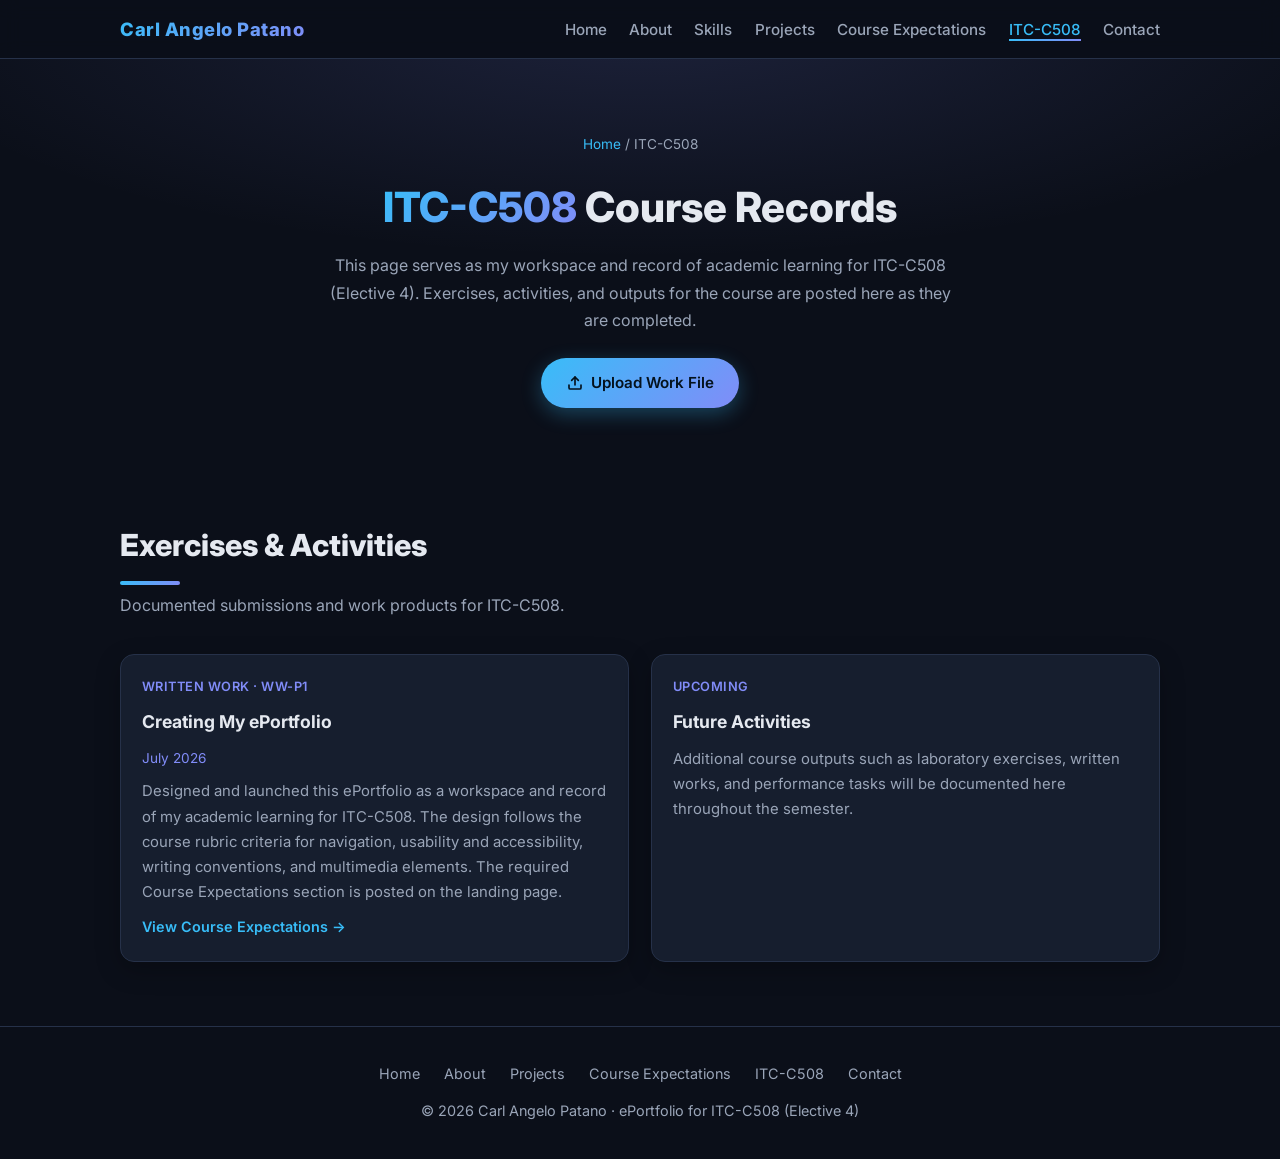
==== itc-c508.html @ 397aa8e0 "Replace emojis with SVG icons" ====
<!DOCTYPE html>
<html lang="en">
<head>
  <meta charset="UTF-8" />
  <meta name="viewport" content="width=device-width, initial-scale=1.0" />
  <meta name="description" content="ITC-C508 (Elective 4) course records of Carl Angelo Patano: exercises, activities, and outputs." />
  <title>ITC-C508 Course Records | Carl Angelo Patano</title>
  <meta property="og:title" content="ITC-C508 Course Records | Carl Angelo Patano" />
  <meta property="og:description" content="Course records for ITC-C508 (Elective 4): exercises, activities, and outputs." />
  <meta property="og:type" content="website" />
  <link rel="icon" href="assets/favicon.svg" type="image/svg+xml" />
  <link rel="preconnect" href="https://fonts.googleapis.com" />
  <link rel="preconnect" href="https://fonts.gstatic.com" crossorigin />
  <link href="https://fonts.googleapis.com/css2?family=Inter:wght@400;500;600;800&display=swap" rel="stylesheet" />
  <link rel="stylesheet" href="style.css" />
</head>
<body>
  <a class="skip-link" href="#main">Skip to main content</a>

  <!-- Navigation -->
  <nav class="navbar" aria-label="Main navigation">
    <div class="nav-inner">
      <a class="brand" href="index.html">Carl Angelo Patano</a>
      <ul class="nav-links">
        <li><a href="index.html">Home</a></li>
        <li><a href="index.html#about">About</a></li>
        <li><a href="index.html#skills">Skills</a></li>
        <li><a href="index.html#projects">Projects</a></li>
        <li><a href="index.html#expectations">Course Expectations</a></li>
        <li><a href="itc-c508.html" class="active" aria-current="page">ITC-C508</a></li>
        <li><a href="index.html#contact">Contact</a></li>
      </ul>
    </div>
  </nav>

  <main id="main">
    <header class="page-header">
      <div class="container">
        <p class="breadcrumb"><a href="index.html">Home</a> / ITC-C508</p>
        <h1><span>ITC-C508</span> Course Records</h1>
        <p>
          This page serves as my workspace and record of academic learning for ITC-C508
          (Elective 4). Exercises, activities, and outputs for the course are posted here
          as they are completed.
        </p>
        <div class="cta-row" style="margin-top:1.5rem; display:flex; gap:1rem; justify-content:center; flex-wrap:wrap;">
          <a class="btn btn-primary" href="https://github.com/CarlAngelitaPatano/eportfolio/upload/main/works" target="_blank" rel="noopener" style="display:inline-flex;align-items:center;gap:.5rem;"><svg width="16" height="16" viewBox="0 0 24 24" fill="none" stroke="currentColor" stroke-width="2.5" stroke-linecap="round" stroke-linejoin="round" aria-hidden="true"><path d="M21 15v4a2 2 0 0 1-2 2H5a2 2 0 0 1-2-2v-4"/><polyline points="17 8 12 3 7 8"/><line x1="12" y1="3" x2="12" y2="15"/></svg>Upload Work File</a>
        </div>
      </div>
    </header>

    <!-- Course records -->
    <section aria-labelledby="records-title">
      <div class="container">
        <h2 class="section-title" id="records-title">Exercises &amp; Activities</h2>
        <p class="section-sub">Documented submissions and work products for ITC-C508.</p>
        <div class="cards-grid" id="recordsGrid"></div>
      </div>
    </section>
  </main>

  <!-- Footer -->
  <footer>
    <div class="container">
      <div class="footer-links">
        <a href="index.html">Home</a>
        <a href="index.html#about">About</a>
        <a href="index.html#projects">Projects</a>
        <a href="index.html#expectations">Course Expectations</a>
        <a href="itc-c508.html">ITC-C508</a>
        <a href="index.html#contact">Contact</a>
      </div>
      <p>&copy; 2026 Carl Angelo Patano &middot; ePortfolio for ITC-C508 (Elective 4)</p>
    </div>
  </footer>

  <button class="to-top" id="toTop" aria-label="Back to top">&uarr;</button>

  <script src="records.js"></script>
  <script>
    // Render records from records.js
    const grid = document.getElementById("recordsGrid");
    RECORDS.forEach(r => {
      const card = document.createElement("article");
      card.className = "card";
      card.innerHTML =
        '<div class="card-body">' +
          '<span class="card-meta">' + r.tag + '</span>' +
          '<h3>' + r.title + '</h3>' +
          (r.date ? '<p style="color:var(--accent-2);font-size:.85rem;margin:0;">' + r.date + '</p>' : '') +
          '<p>' + r.description + '</p>' +
          (r.link ? '<a class="card-link" href="' + r.link + '">' + r.linkText + '</a>' : '') +
        '</div>';
      grid.appendChild(card);
    });
    // Placeholder card for upcoming work
    const up = document.createElement("article");
    up.className = "card";
    up.innerHTML = '<div class="card-body"><span class="card-meta">Upcoming</span><h3>Future Activities</h3><p>Additional course outputs such as laboratory exercises, written works, and performance tasks will be documented here throughout the semester.</p></div>';
    grid.appendChild(up);
  </script>
  <script>
    // Scroll reveal
    const revealTargets = document.querySelectorAll(".card, .section-title, .section-sub");
    revealTargets.forEach(el => el.classList.add("reveal"));
    const io = new IntersectionObserver(entries => {
      entries.forEach(e => { if (e.isIntersecting) { e.target.classList.add("visible"); io.unobserve(e.target); } });
    }, { threshold: 0.12 });
    revealTargets.forEach(el => io.observe(el));

    // Back to top
    const toTop = document.getElementById("toTop");
    window.addEventListener("scroll", () => toTop.classList.toggle("show", window.scrollY > 500), { passive: true });
    toTop.addEventListener("click", () => window.scrollTo({ top: 0, behavior: "smooth" }));
  </script>
</body>
</html>
---- style.css ----
/* ============================================
   Carl Angelo Patano — ePortfolio
   Modern Dark Theme
   ============================================ */

:root {
  --bg: #0b0f19;
  --bg-alt: #111827;
  --card: #161e2e;
  --border: #263149;
  --text: #e5e9f0;
  --muted: #9aa5b8;
  --accent: #38bdf8;
  --accent-2: #818cf8;
  --gradient: linear-gradient(135deg, #38bdf8, #818cf8);
  --radius: 14px;
  --maxw: 1080px;
}

* { margin: 0; padding: 0; box-sizing: border-box; }

html { scroll-behavior: smooth; }

body {
  background: var(--bg);
  color: var(--text);
  font-family: "Segoe UI", system-ui, -apple-system, Roboto, Arial, sans-serif;
  line-height: 1.7;
}

img { max-width: 100%; display: block; }

a { color: var(--accent); text-decoration: none; }
a:hover { text-decoration: underline; }

.container { max-width: var(--maxw); margin: 0 auto; padding: 0 1.25rem; }

/* Skip link (accessibility) */
.skip-link {
  position: absolute; left: -9999px; top: 0;
  background: var(--accent); color: #04121d;
  padding: .6rem 1rem; border-radius: 0 0 8px 0; z-index: 100;
  font-weight: 600;
}
.skip-link:focus { left: 0; }

/* ---------- Navigation ---------- */
.navbar {
  position: sticky; top: 0; z-index: 50;
  background: rgba(11, 15, 25, 0.92);
  backdrop-filter: blur(10px);
  border-bottom: 1px solid var(--border);
}
.nav-inner {
  max-width: var(--maxw); margin: 0 auto; padding: .85rem 1.25rem;
  display: flex; align-items: center; justify-content: space-between; gap: 1rem;
  flex-wrap: wrap;
}
.brand {
  font-weight: 800; font-size: 1.15rem; letter-spacing: .5px;
  background: var(--gradient);
  -webkit-background-clip: text; background-clip: text; color: transparent;
}
.nav-links { display: flex; gap: 1.4rem; list-style: none; flex-wrap: wrap; }
.nav-links a {
  color: var(--muted); font-weight: 500; font-size: .95rem;
  transition: color .2s;
}
.nav-links a:hover, .nav-links a.active { color: var(--accent); text-decoration: none; }
.nav-links a.active { border-bottom: 2px solid var(--accent); padding-bottom: 2px; }

/* ---------- Hero ---------- */
.hero {
  padding: 5.5rem 0 4.5rem;
  text-align: center;
  background:
    radial-gradient(ellipse 60% 50% at 50% -10%, rgba(56,189,248,.15), transparent),
    radial-gradient(ellipse 40% 40% at 80% 10%, rgba(129,140,248,.12), transparent);
}
.hero .avatar {
  width: 150px; height: 150px; border-radius: 50%;
  margin: 0 auto 1.5rem; object-fit: cover;
  border: 3px solid var(--accent);
  box-shadow: 0 0 40px rgba(56,189,248,.35);
}
.hero h1 { font-size: clamp(2rem, 5vw, 3.2rem); font-weight: 800; }
.hero h1 span {
  background: var(--gradient);
  -webkit-background-clip: text; background-clip: text; color: transparent;
}
.hero .tagline { color: var(--muted); font-size: 1.15rem; margin-top: .75rem; }
.hero .cta-row { margin-top: 2rem; display: flex; gap: 1rem; justify-content: center; flex-wrap: wrap; }

.btn {
  display: inline-block; padding: .75rem 1.6rem; border-radius: 999px;
  font-weight: 600; font-size: .95rem; transition: transform .2s, box-shadow .2s;
}
.btn:hover { text-decoration: none; transform: translateY(-2px); }
.btn-primary { background: var(--gradient); color: #04121d; box-shadow: 0 6px 20px rgba(56,189,248,.3); }
.btn-outline { border: 1.5px solid var(--accent); color: var(--accent); }

/* ---------- Sections ---------- */
section { padding: 4rem 0; }
section:nth-of-type(even) { background: var(--bg-alt); }

.section-title { font-size: 1.9rem; font-weight: 800; margin-bottom: .4rem; }
.section-title::after {
  content: ""; display: block; width: 60px; height: 4px;
  background: var(--gradient); border-radius: 4px; margin-top: .6rem;
}
.section-sub { color: var(--muted); margin-bottom: 2.2rem; }

/* ---------- About ---------- */
.about-grid { display: grid; grid-template-columns: 1fr 1fr; gap: 2.5rem; align-items: center; }
.about-grid img { border-radius: var(--radius); border: 1px solid var(--border); }
.about-facts { list-style: none; margin-top: 1.2rem; display: grid; gap: .5rem; }
.about-facts li { color: var(--muted); }
.about-facts strong { color: var(--text); }

/* ---------- Skills ---------- */
.skills-grid { display: grid; grid-template-columns: repeat(auto-fit, minmax(220px, 1fr)); gap: 1.2rem; }
.skill-card {
  background: var(--card); border: 1px solid var(--border);
  border-radius: var(--radius); padding: 1.5rem;
  transition: transform .2s, border-color .2s;
}
.skill-card:hover { transform: translateY(-4px); border-color: var(--accent); }
.skill-card h3 { font-size: 1.05rem; margin-bottom: .8rem; color: var(--accent); }
.tags { display: flex; flex-wrap: wrap; gap: .5rem; }
.tag {
  background: rgba(56,189,248,.1); border: 1px solid rgba(56,189,248,.3);
  color: var(--accent); font-size: .8rem; padding: .25rem .7rem; border-radius: 999px;
}

/* ---------- Projects & Course cards ---------- */
.cards-grid { display: grid; grid-template-columns: repeat(auto-fit, minmax(280px, 1fr)); gap: 1.4rem; }
.card {
  background: var(--card); border: 1px solid var(--border);
  border-radius: var(--radius); overflow: hidden;
  transition: transform .2s, border-color .2s;
  display: flex; flex-direction: column;
}
.card:hover { transform: translateY(-5px); border-color: var(--accent); }
.card .thumb { height: 160px; width: 100%; object-fit: cover; background: #1e293b; }
.card-body { padding: 1.3rem; flex: 1; display: flex; flex-direction: column; gap: .6rem; }
.card-body h3 { font-size: 1.1rem; }
.card-body p { color: var(--muted); font-size: .93rem; flex: 1; }
.card-meta { font-size: .8rem; color: var(--accent-2); font-weight: 600; text-transform: uppercase; letter-spacing: .5px; }
.card-link { font-weight: 600; font-size: .9rem; }

/* ---------- Course Expectations ---------- */
.expectations .qa-block {
  background: var(--card); border: 1px solid var(--border);
  border-left: 4px solid var(--accent);
  border-radius: var(--radius); padding: 1.8rem; margin-bottom: 1.5rem;
}
.expectations .qa-block h3 { color: var(--accent); margin-bottom: .8rem; font-size: 1.15rem; }
.expectations .qa-block p { color: var(--text); margin-bottom: .9rem; }
.expectations .qa-block p:last-child { margin-bottom: 0; }
.reflection { border-left-color: var(--accent-2) !important; }
.reflection h3 { color: var(--accent-2) !important; }

/* ---------- Contact ---------- */
.contact-grid { display: grid; grid-template-columns: repeat(auto-fit, minmax(240px, 1fr)); gap: 1.2rem; text-align: center; }
.contact-card {
  background: var(--card); border: 1px solid var(--border);
  border-radius: var(--radius); padding: 1.8rem 1.2rem;
}
.contact-card .icon { font-size: 1.8rem; margin-bottom: .6rem; }
.contact-card h3 { font-size: 1rem; margin-bottom: .3rem; }
.contact-card p, .contact-card a { font-size: .92rem; color: var(--muted); word-break: break-word; }
.contact-card a:hover { color: var(--accent); }

/* ---------- Page header (inner pages) ---------- */
.page-header {
  padding: 4rem 0 3rem; text-align: center;
  background:
    radial-gradient(ellipse 60% 60% at 50% -10%, rgba(129,140,248,.15), transparent);
}
.page-header h1 { font-size: clamp(1.8rem, 4vw, 2.6rem); font-weight: 800; }
.page-header h1 span {
  background: var(--gradient);
  -webkit-background-clip: text; background-clip: text; color: transparent;
}
.page-header p { color: var(--muted); margin-top: .6rem; max-width: 640px; margin-inline: auto; }

.breadcrumb { font-size: .85rem; color: var(--muted); margin-bottom: 1rem; }
.breadcrumb a { color: var(--accent); }

/* ---------- Footer ---------- */
footer {
  border-top: 1px solid var(--border);
  padding: 2.2rem 0; text-align: center; color: var(--muted); font-size: .9rem;
}
footer .footer-links { display: flex; justify-content: center; gap: 1.5rem; margin-bottom: .8rem; flex-wrap: wrap; }
footer .footer-links a { color: var(--muted); }
footer .footer-links a:hover { color: var(--accent); }

/* ---------- Responsive ---------- */
@media (max-width: 720px) {
  .about-grid { grid-template-columns: 1fr; }
  .nav-links { gap: .9rem; font-size: .9rem; }
  section { padding: 3rem 0; }
}

/* ============================================
   Professional polish
   ============================================ */

body { font-family: "Inter", "Segoe UI", system-ui, -apple-system, Roboto, Arial, sans-serif; }

::selection { background: rgba(56,189,248,.35); }

:focus-visible { outline: 2px solid var(--accent); outline-offset: 3px; border-radius: 4px; }

/* Nav underline animation */
.nav-links a { position: relative; padding-bottom: 3px; }
.nav-links a::after {
  content: ""; position: absolute; left: 0; bottom: 0;
  width: 0; height: 2px; background: var(--gradient);
  transition: width .25s ease;
}
.nav-links a:hover::after, .nav-links a.active::after { width: 100%; }
.nav-links a.active { border-bottom: none; }

/* Hero chips */
.hero-chips { display: flex; gap: .6rem; justify-content: center; flex-wrap: wrap; margin-top: 1.1rem; }
.chip {
  font-size: .82rem; font-weight: 600; color: var(--accent);
  background: rgba(56,189,248,.08); border: 1px solid rgba(56,189,248,.3);
  padding: .3rem .9rem; border-radius: 999px;
}

/* Card & section depth */
.card, .skill-card, .qa-block, .contact-card { box-shadow: 0 8px 24px rgba(0,0,0,.25); }
.card:hover { box-shadow: 0 14px 34px rgba(56,189,248,.12); }

/* Scroll reveal */
.reveal { opacity: 0; transform: translateY(26px); transition: opacity .6s ease, transform .6s ease; }
.reveal.visible { opacity: 1; transform: none; }
@media (prefers-reduced-motion: reduce) {
  .reveal { opacity: 1; transform: none; transition: none; }
  html { scroll-behavior: auto; }
}

/* Back to top */
.to-top {
  position: fixed; right: 1.4rem; bottom: 1.4rem; z-index: 60;
  width: 46px; height: 46px; border-radius: 50%;
  background: var(--gradient); color: #04121d; border: none;
  font-size: 1.25rem; font-weight: 800; cursor: pointer;
  box-shadow: 0 8px 22px rgba(56,189,248,.35);
  opacity: 0; pointer-events: none; transform: translateY(10px);
  transition: opacity .3s, transform .3s;
}
.to-top.show { opacity: 1; pointer-events: auto; transform: none; }
.to-top:hover { transform: translateY(-3px); }

/* Scrollbar */
::-webkit-scrollbar { width: 10px; }
::-webkit-scrollbar-track { background: var(--bg); }
::-webkit-scrollbar-thumb { background: #263149; border-radius: 8px; }
::-webkit-scrollbar-thumb:hover { background: #38bdf8; }
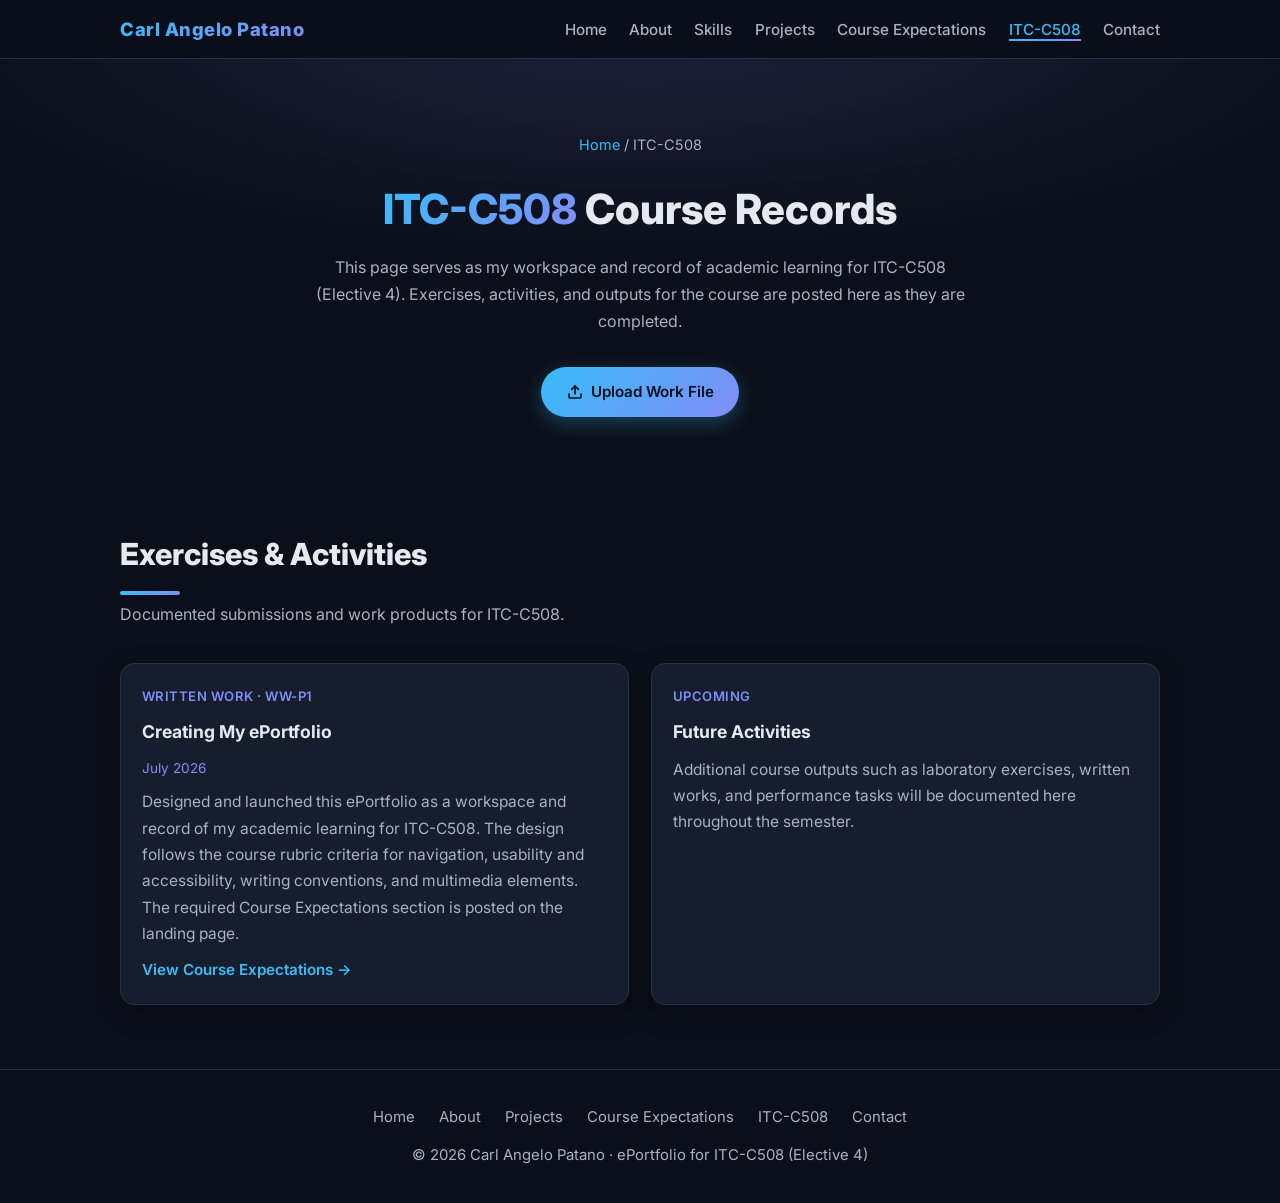
==== commit 4ff40db0: "Improve readability: larger text, better contrast, comfortable line length" ====
--- a/itc-c508.html
+++ b/itc-c508.html
@@ -43,8 +43,8 @@
           (Elective 4). Exercises, activities, and outputs for the course are posted here
           as they are completed.
         </p>
-        <div class="cta-row" style="margin-top:1.5rem; display:flex; gap:1rem; justify-content:center; flex-wrap:wrap;">
-          <a class="btn btn-primary" href="https://github.com/CarlAngelitaPatano/eportfolio/upload/main/works" target="_blank" rel="noopener" style="display:inline-flex;align-items:center;gap:.5rem;"><svg width="16" height="16" viewBox="0 0 24 24" fill="none" stroke="currentColor" stroke-width="2.5" stroke-linecap="round" stroke-linejoin="round" aria-hidden="true"><path d="M21 15v4a2 2 0 0 1-2 2H5a2 2 0 0 1-2-2v-4"/><polyline points="17 8 12 3 7 8"/><line x1="12" y1="3" x2="12" y2="15"/></svg>Upload Work File</a>
+        <div class="cta-row">
+          <a class="btn btn-primary" href="https://github.com/CarlAngelitaPatano/eportfolio/upload/main/works" target="_blank" rel="noopener"><svg width="16" height="16" viewBox="0 0 24 24" fill="none" stroke="currentColor" stroke-width="2.5" stroke-linecap="round" stroke-linejoin="round" aria-hidden="true"><path d="M21 15v4a2 2 0 0 1-2 2H5a2 2 0 0 1-2-2v-4"/><polyline points="17 8 12 3 7 8"/><line x1="12" y1="3" x2="12" y2="15"/></svg>Upload Work File</a>
         </div>
       </div>
     </header>
@@ -99,19 +99,6 @@
     up.innerHTML = '<div class="card-body"><span class="card-meta">Upcoming</span><h3>Future Activities</h3><p>Additional course outputs such as laboratory exercises, written works, and performance tasks will be documented here throughout the semester.</p></div>';
     grid.appendChild(up);
   </script>
-  <script>
-    // Scroll reveal
-    const revealTargets = document.querySelectorAll(".card, .section-title, .section-sub");
-    revealTargets.forEach(el => el.classList.add("reveal"));
-    const io = new IntersectionObserver(entries => {
-      entries.forEach(e => { if (e.isIntersecting) { e.target.classList.add("visible"); io.unobserve(e.target); } });
-    }, { threshold: 0.12 });
-    revealTargets.forEach(el => io.observe(el));
-
-    // Back to top
-    const toTop = document.getElementById("toTop");
-    window.addEventListener("scroll", () => toTop.classList.toggle("show", window.scrollY > 500), { passive: true });
-    toTop.addEventListener("click", () => window.scrollTo({ top: 0, behavior: "smooth" }));
-  </script>
+  <script src="scripts.js"></script>
 </body>
 </html>
--- a/style.css
+++ b/style.css
@@ -24,7 +24,7 @@
 body {
   background: var(--bg);
   color: var(--text);
-  font-family: "Segoe UI", system-ui, -apple-system, Roboto, Arial, sans-serif;
+  font-family: "Inter", "Segoe UI", system-ui, -apple-system, Roboto, Arial, sans-serif;
   line-height: 1.7;
 }
 
@@ -89,10 +89,10 @@
   -webkit-background-clip: text; background-clip: text; color: transparent;
 }
 .hero .tagline { color: var(--muted); font-size: 1.15rem; margin-top: .75rem; }
-.hero .cta-row { margin-top: 2rem; display: flex; gap: 1rem; justify-content: center; flex-wrap: wrap; }
+.cta-row { margin-top: 2rem; display: flex; gap: 1rem; justify-content: center; flex-wrap: wrap; }
 
 .btn {
-  display: inline-block; padding: .75rem 1.6rem; border-radius: 999px;
+  display: inline-flex; align-items: center; gap: .5rem; padding: .75rem 1.6rem; border-radius: 999px;
   font-weight: 600; font-size: .95rem; transition: transform .2s, box-shadow .2s;
 }
 .btn:hover { text-decoration: none; transform: translateY(-2px); }
@@ -166,7 +166,7 @@
   background: var(--card); border: 1px solid var(--border);
   border-radius: var(--radius); padding: 1.8rem 1.2rem;
 }
-.contact-card .icon { font-size: 1.8rem; margin-bottom: .6rem; }
+.contact-card .icon { margin-bottom: .6rem; color: var(--accent); }
 .contact-card h3 { font-size: 1rem; margin-bottom: .3rem; }
 .contact-card p, .contact-card a { font-size: .92rem; color: var(--muted); word-break: break-word; }
 .contact-card a:hover { color: var(--accent); }
@@ -206,8 +206,6 @@
 /* ============================================
    Professional polish
    ============================================ */
-
-body { font-family: "Inter", "Segoe UI", system-ui, -apple-system, Roboto, Arial, sans-serif; }
 
 ::selection { background: rgba(56,189,248,.35); }
 
@@ -261,3 +259,27 @@
 ::-webkit-scrollbar-track { background: var(--bg); }
 ::-webkit-scrollbar-thumb { background: #263149; border-radius: 8px; }
 ::-webkit-scrollbar-thumb:hover { background: #38bdf8; }
+                                                           
+/* ============================================
+   Readability improvements
+   ============================================ */
+
+/* Slightly larger base text for comfortable reading */
+html { font-size: 17px; }
+
+/* Brighter secondary text for better contrast */
+:root { --muted: #a7b2c5; }
+
+/* Keep reading lines at a comfortable length */
+.expectations .qa-block p { max-width: 75ch; font-size: 1.02rem; }
+.about-grid p, .page-header p { max-width: 65ch; }
+
+/* Bump up the smallest text sizes */
+.tag { font-size: .87rem; }
+.chip { font-size: .87rem; }
+.card-body p { font-size: .97rem; }
+.card-meta { font-size: .82rem; }
+.card-link { font-size: .95rem; }
+.contact-card p, .contact-card a { font-size: .95rem; }
+.breadcrumb { font-size: .9rem; }
+footer { font-size: .93rem; }
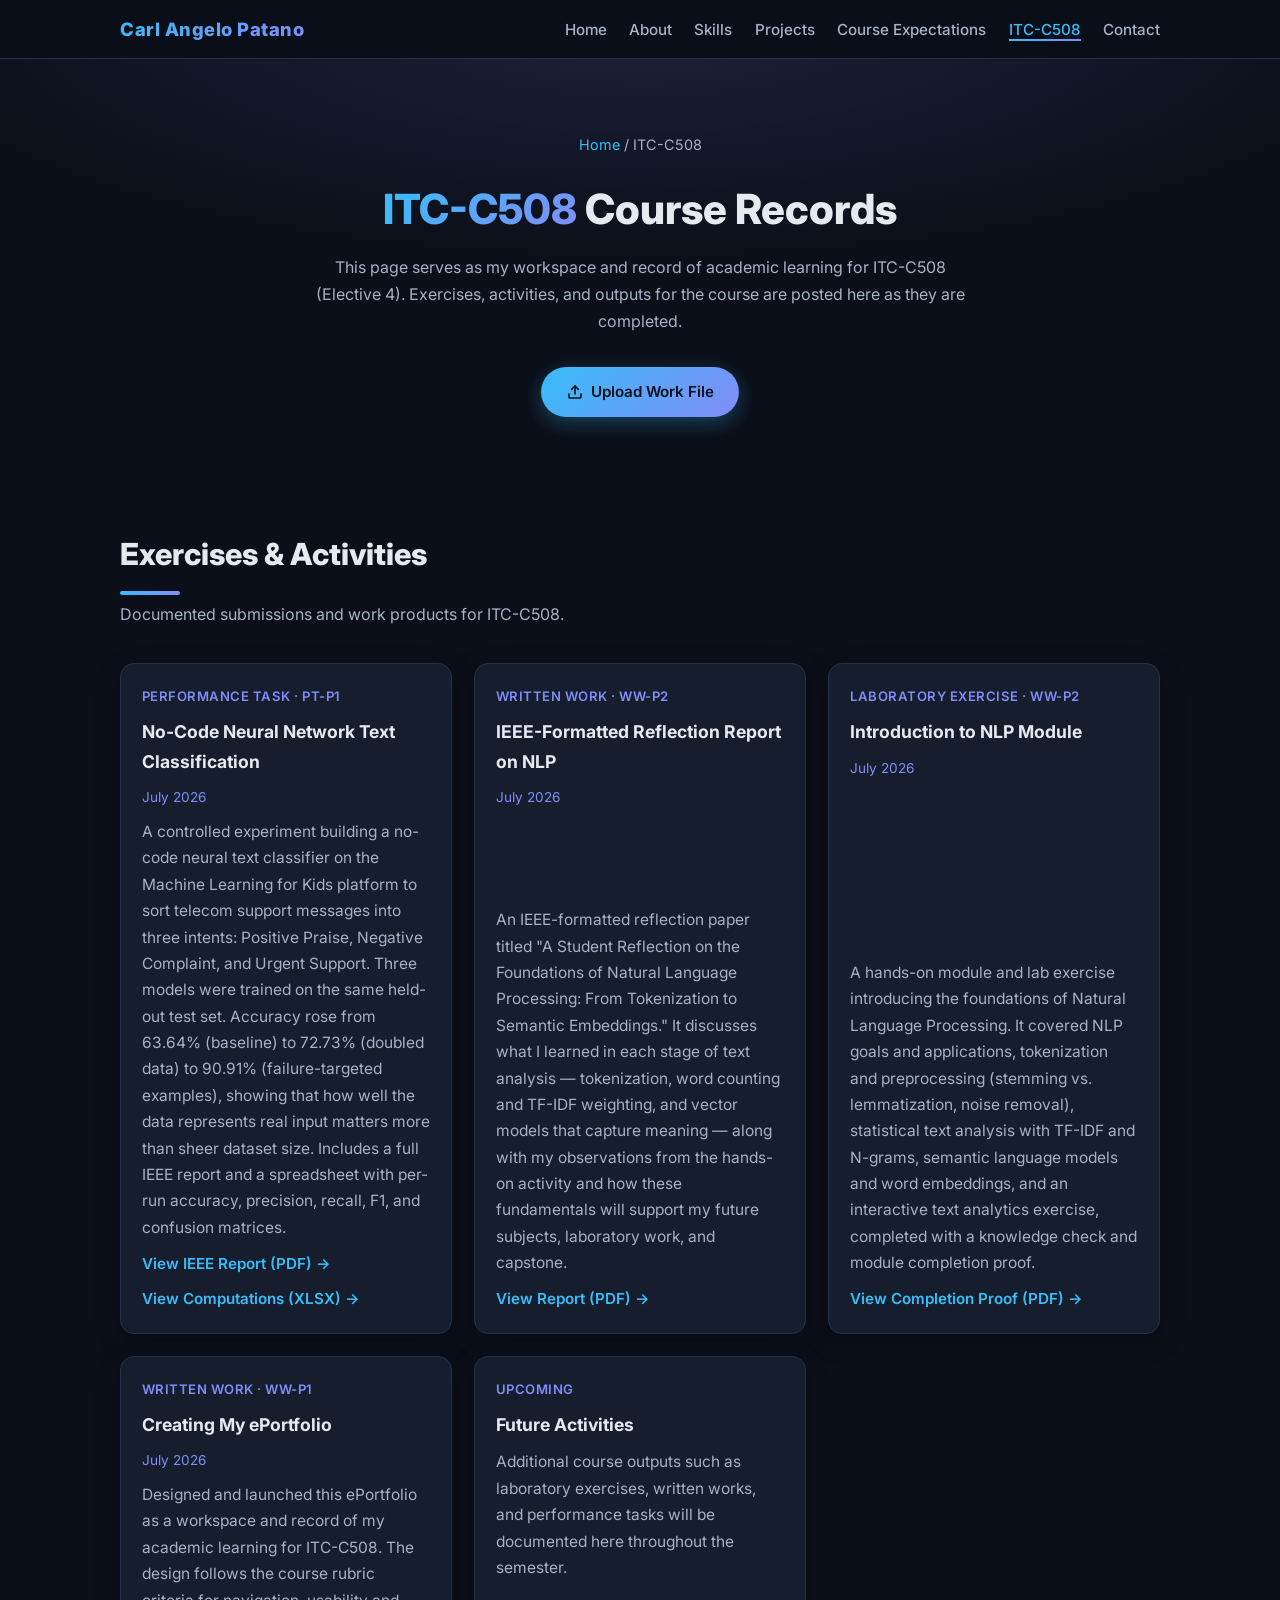
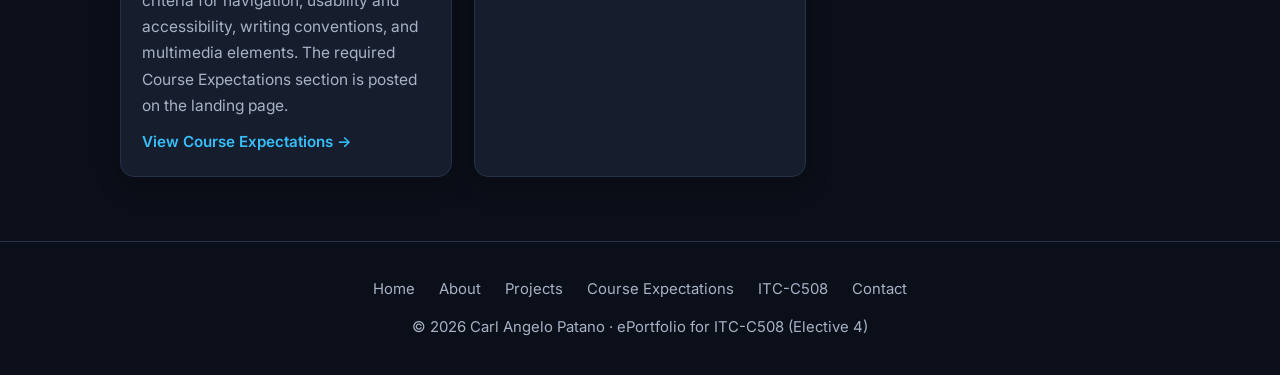
==== commit 6b12fce1: "Add PT-P1 no-code text classification performance task" ====
--- a/itc-c508.html
+++ b/itc-c508.html
@@ -90,6 +90,7 @@
           (r.date ? '<p style="color:var(--accent-2);font-size:.85rem;margin:0;">' + r.date + '</p>' : '') +
           '<p>' + r.description + '</p>' +
           (r.link ? '<a class="card-link" href="' + r.link + '">' + r.linkText + '</a>' : '') +
+          (r.link2 ? '<a class="card-link" href="' + r.link2 + '">' + r.linkText2 + '</a>' : '') +
         '</div>';
       grid.appendChild(card);
     });
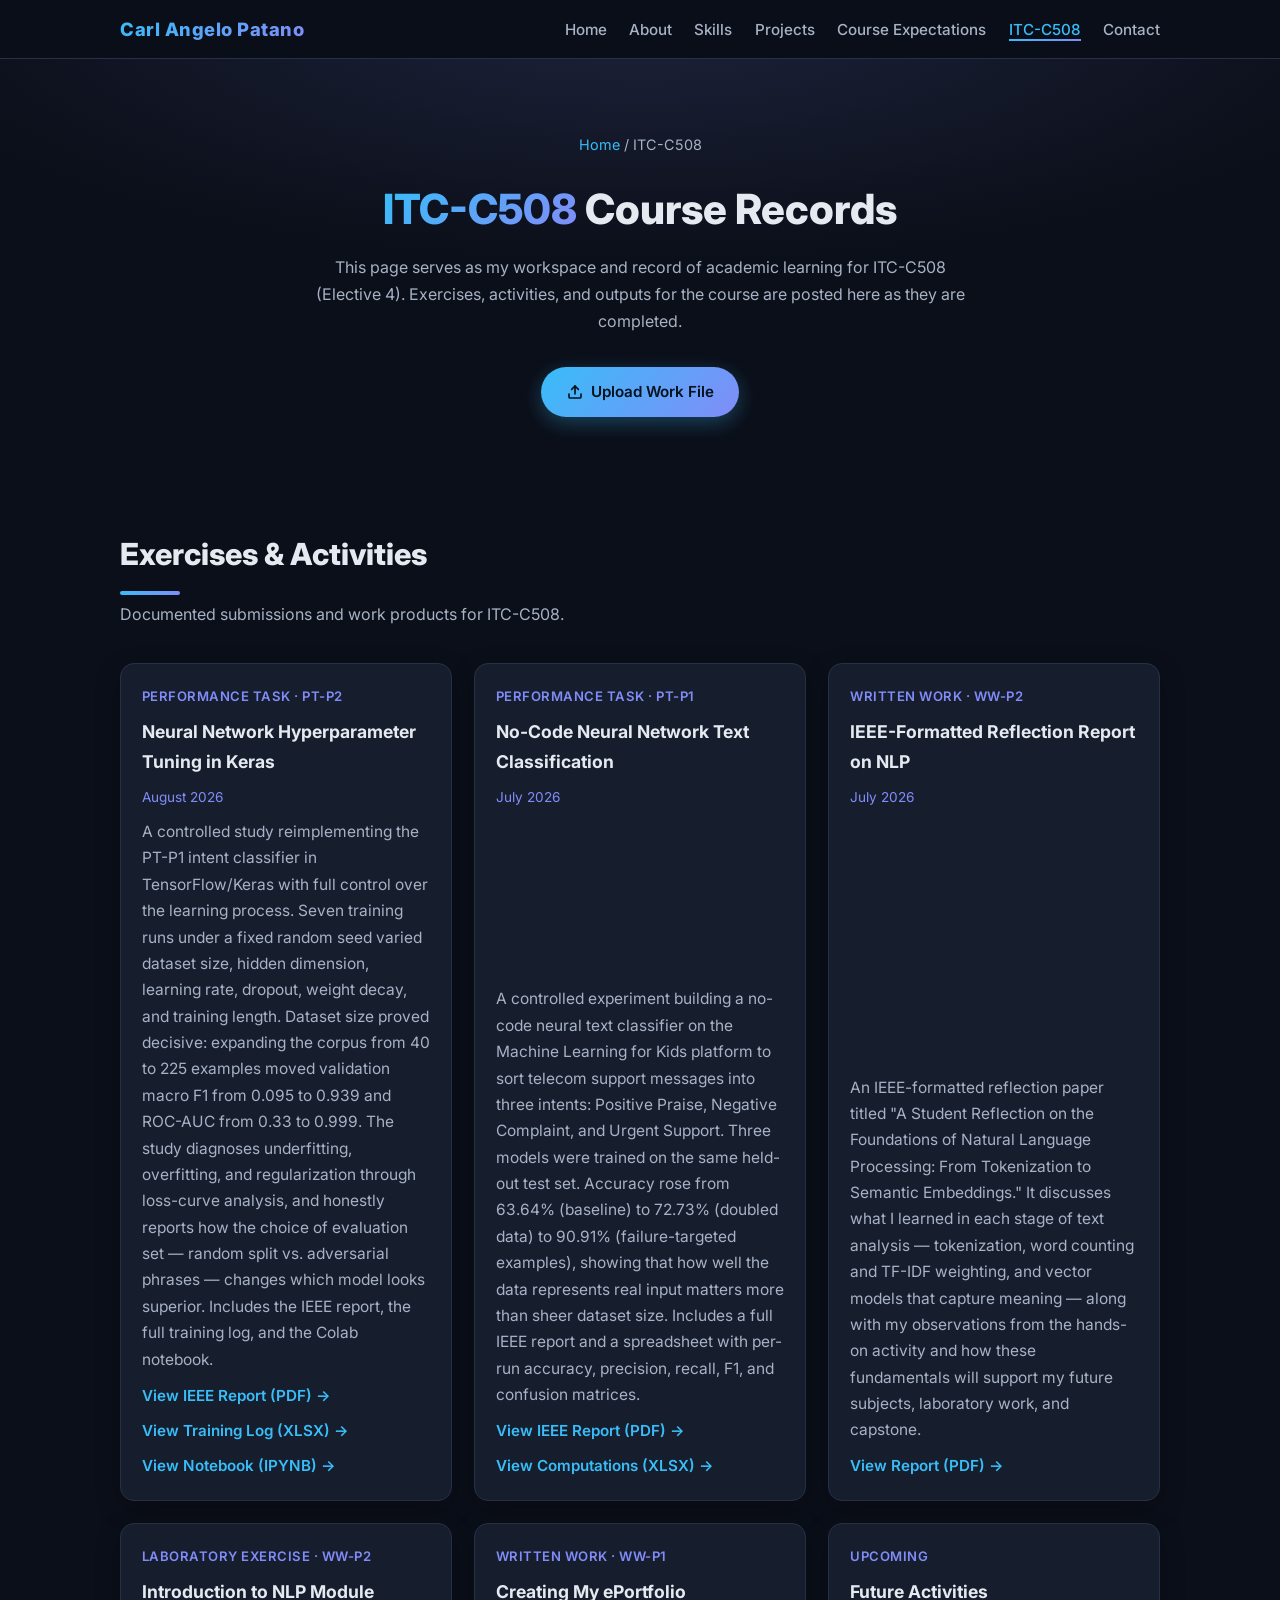
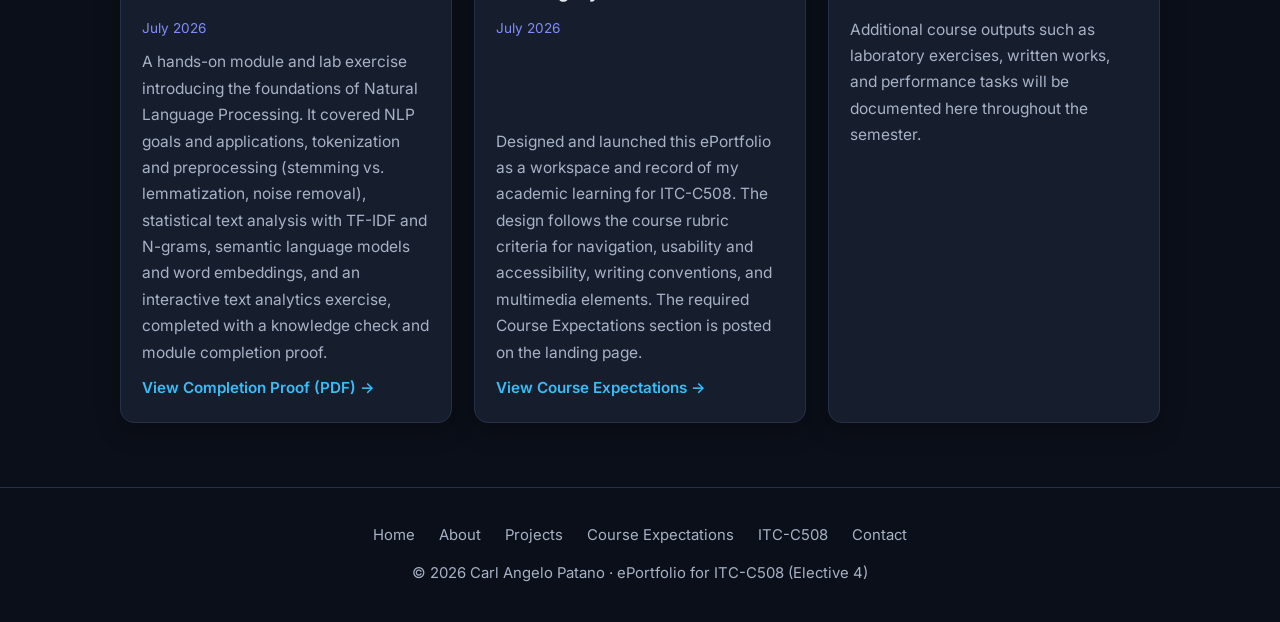
==== commit 42efd3c2: "Add PT-P2 Keras neural network hyperparameter tuning" ====
--- a/itc-c508.html
+++ b/itc-c508.html
@@ -76,7 +76,7 @@
 
   <button class="to-top" id="toTop" aria-label="Back to top">&uarr;</button>
 
-  <script src="records.js"></script>
+  <script src="records.js?v=5"></script>
   <script>
     // Render records from records.js
     const grid = document.getElementById("recordsGrid");
@@ -91,6 +91,7 @@
           '<p>' + r.description + '</p>' +
           (r.link ? '<a class="card-link" href="' + r.link + '">' + r.linkText + '</a>' : '') +
           (r.link2 ? '<a class="card-link" href="' + r.link2 + '">' + r.linkText2 + '</a>' : '') +
+          (r.link3 ? '<a class="card-link" href="' + r.link3 + '">' + r.linkText3 + '</a>' : '') +
         '</div>';
       grid.appendChild(card);
     });
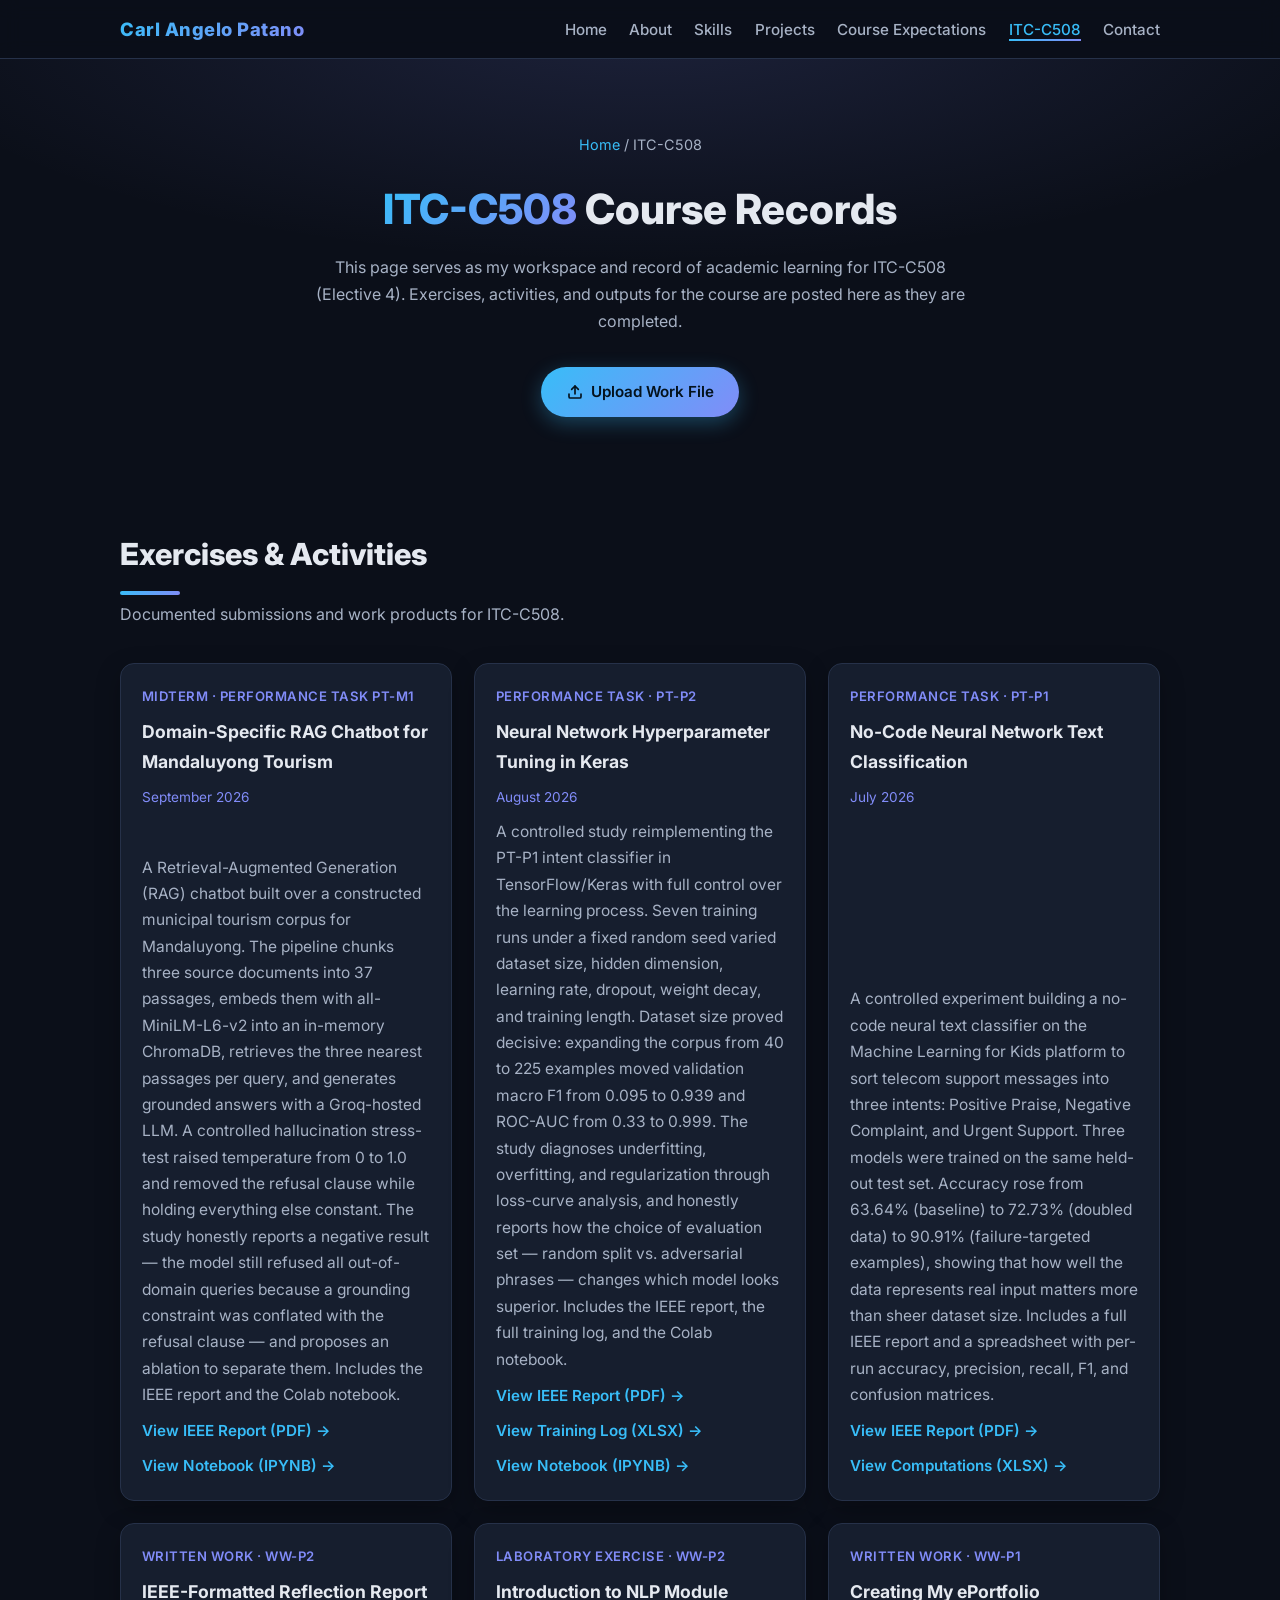
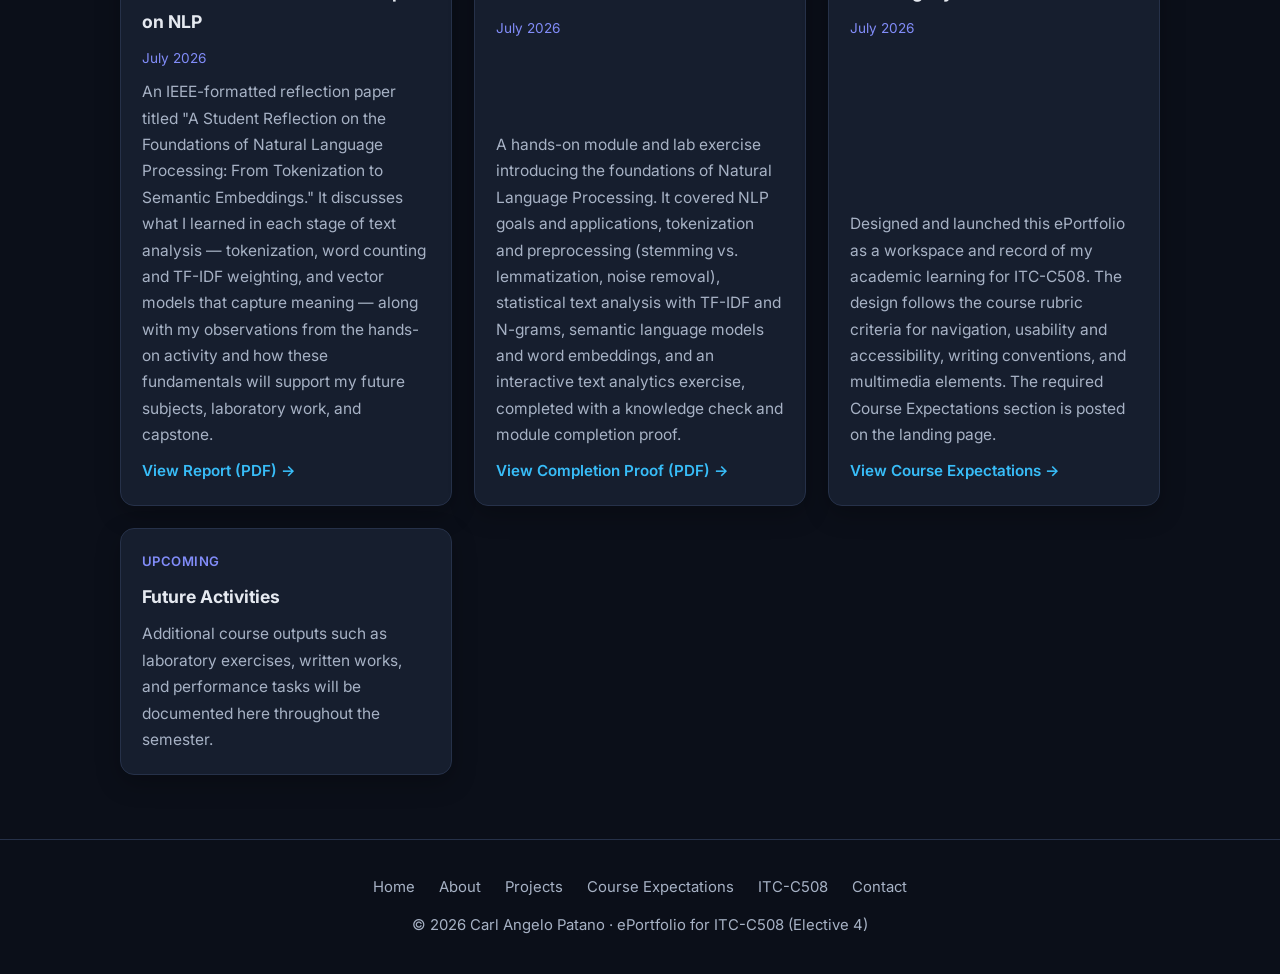
==== commit 6b41faae: "Add midterm PT-M1 RAG chatbot for Mandaluyong" ====
--- a/itc-c508.html
+++ b/itc-c508.html
@@ -76,7 +76,7 @@
 
   <button class="to-top" id="toTop" aria-label="Back to top">&uarr;</button>
 
-  <script src="records.js?v=5"></script>
+  <script src="records.js?v=7"></script>
   <script>
     // Render records from records.js
     const grid = document.getElementById("recordsGrid");
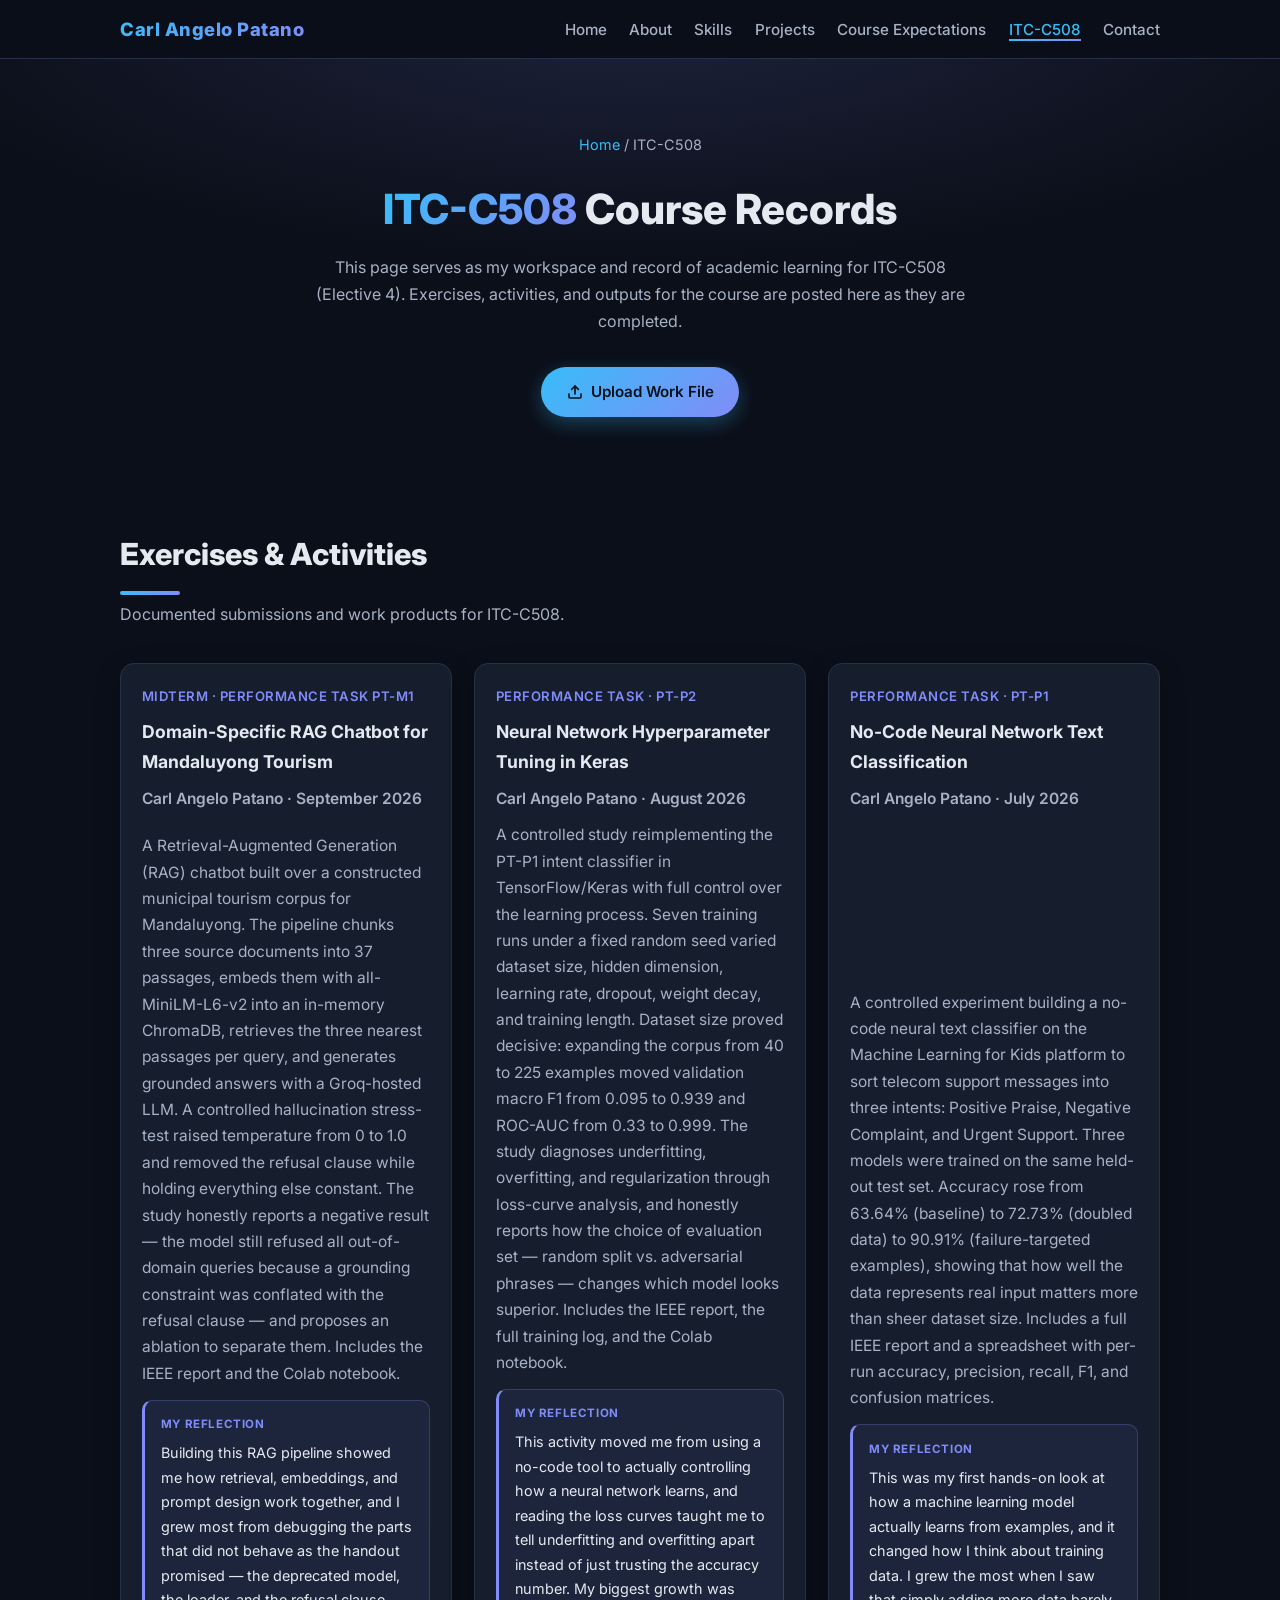
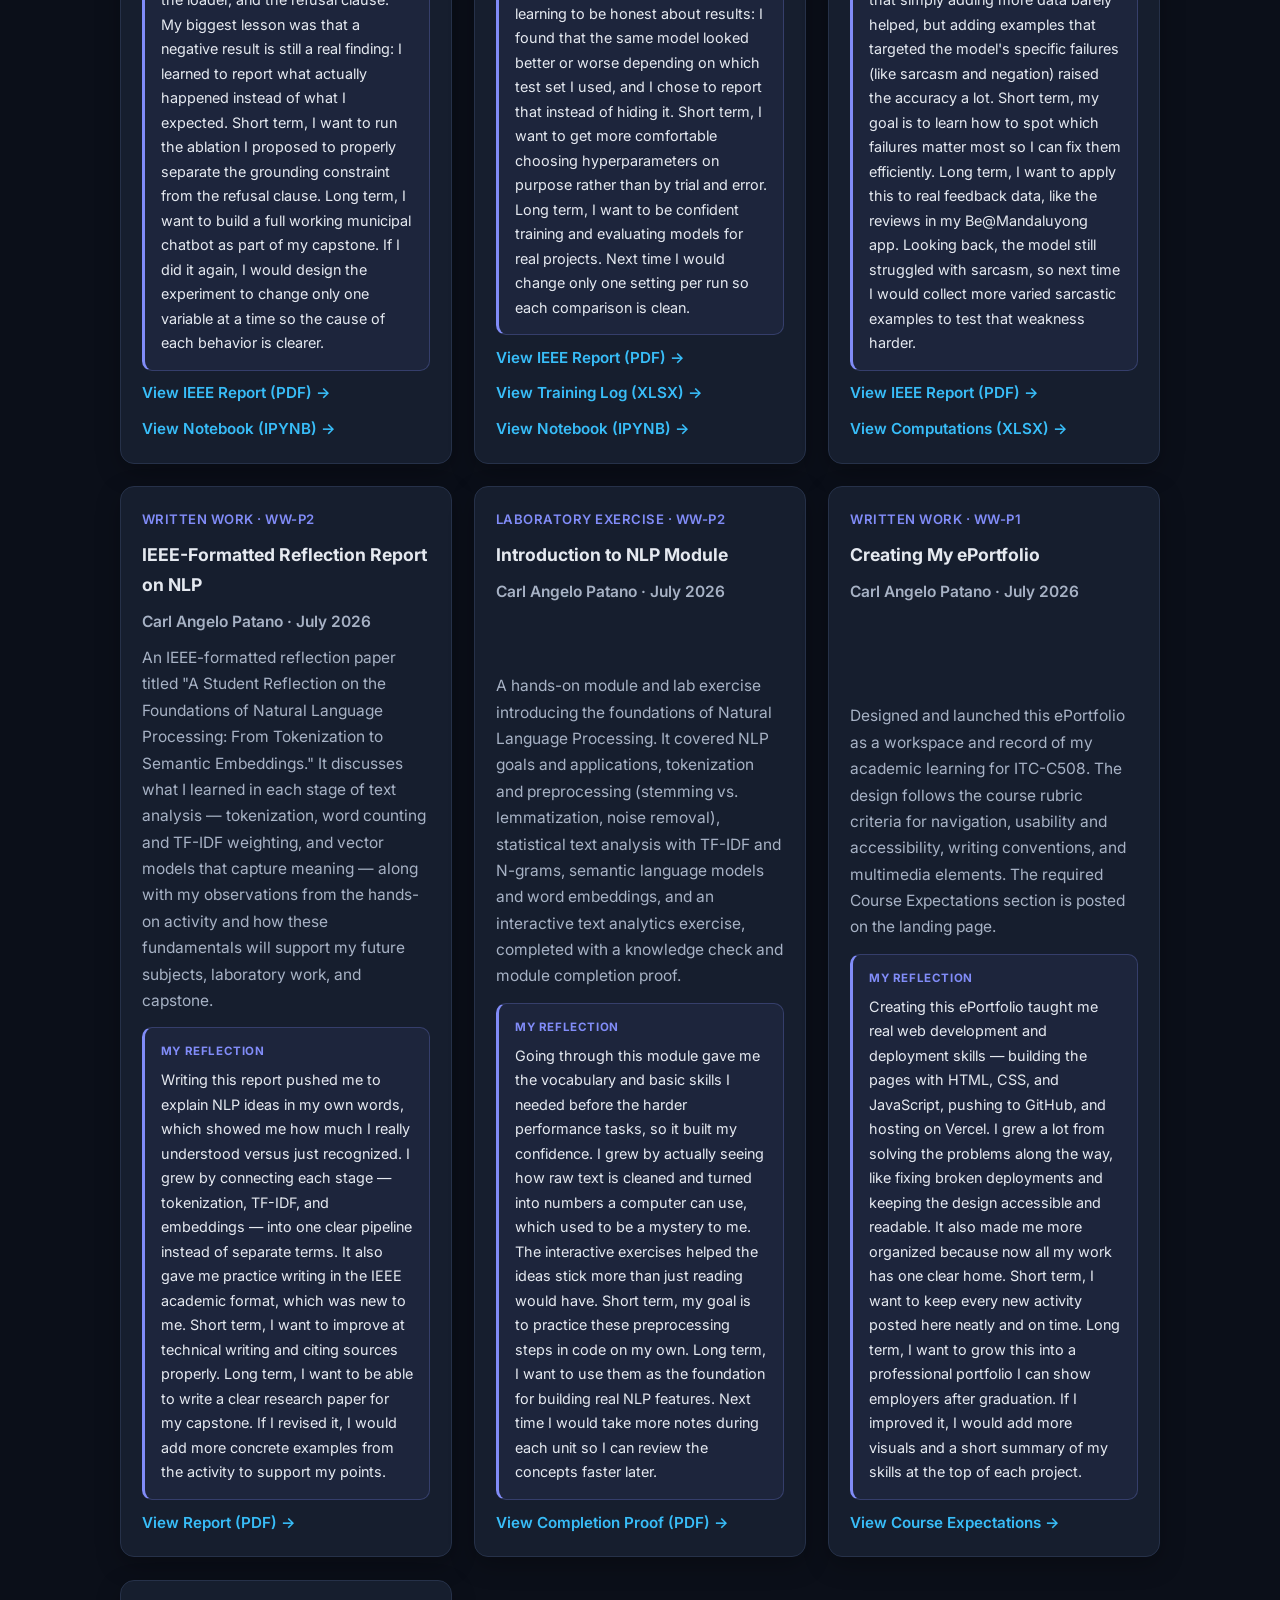
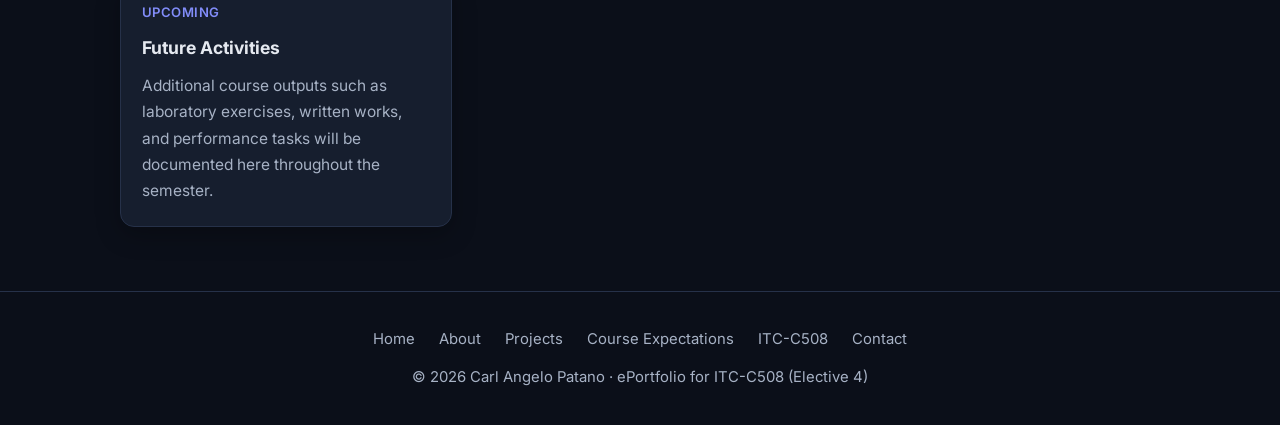
==== commit 5ee4e5ca: "Add author captions and learning reflections for rubric" ====
--- a/itc-c508.html
+++ b/itc-c508.html
@@ -76,7 +76,7 @@
 
   <button class="to-top" id="toTop" aria-label="Back to top">&uarr;</button>
 
-  <script src="records.js?v=7"></script>
+  <script src="records.js?v=8"></script>
   <script>
     // Render records from records.js
     const grid = document.getElementById("recordsGrid");
@@ -87,8 +87,9 @@
         '<div class="card-body">' +
           '<span class="card-meta">' + r.tag + '</span>' +
           '<h3>' + r.title + '</h3>' +
-          (r.date ? '<p style="color:var(--accent-2);font-size:.85rem;margin:0;">' + r.date + '</p>' : '') +
+          ((r.author || r.date) ? '<p class="card-byline">' + [r.author, r.date].filter(Boolean).join(' &middot; ') + '</p>' : '') +
           '<p>' + r.description + '</p>' +
+          (r.reflection ? '<div class="card-reflection"><span class="reflection-label">My Reflection</span><p>' + r.reflection + '</p></div>' : '') +
           (r.link ? '<a class="card-link" href="' + r.link + '">' + r.linkText + '</a>' : '') +
           (r.link2 ? '<a class="card-link" href="' + r.link2 + '">' + r.linkText2 + '</a>' : '') +
           (r.link3 ? '<a class="card-link" href="' + r.link3 + '">' + r.linkText3 + '</a>' : '') +
--- a/style.css
+++ b/style.css
@@ -283,3 +283,23 @@
 .contact-card p, .contact-card a { font-size: .95rem; }
 .breadcrumb { font-size: .9rem; }
 footer { font-size: .93rem; }
+
+/* ============================================
+   Record card byline + reflection
+   ============================================ */
+.card-byline {
+  color: var(--accent-2); font-size: .85rem; margin: 0; font-weight: 600;
+}
+.card-reflection {
+  background: rgba(129,140,248,.07);
+  border: 1px solid rgba(129,140,248,.25);
+  border-left: 3px solid var(--accent-2);
+  border-radius: 10px;
+  padding: .9rem 1rem;
+  margin-top: .2rem;
+}
+.card-reflection .reflection-label {
+  display: block; font-size: .72rem; font-weight: 700; letter-spacing: .6px;
+  text-transform: uppercase; color: var(--accent-2); margin-bottom: .4rem;
+}
+.card-reflection p { color: var(--text); font-size: .9rem; margin: 0; }
